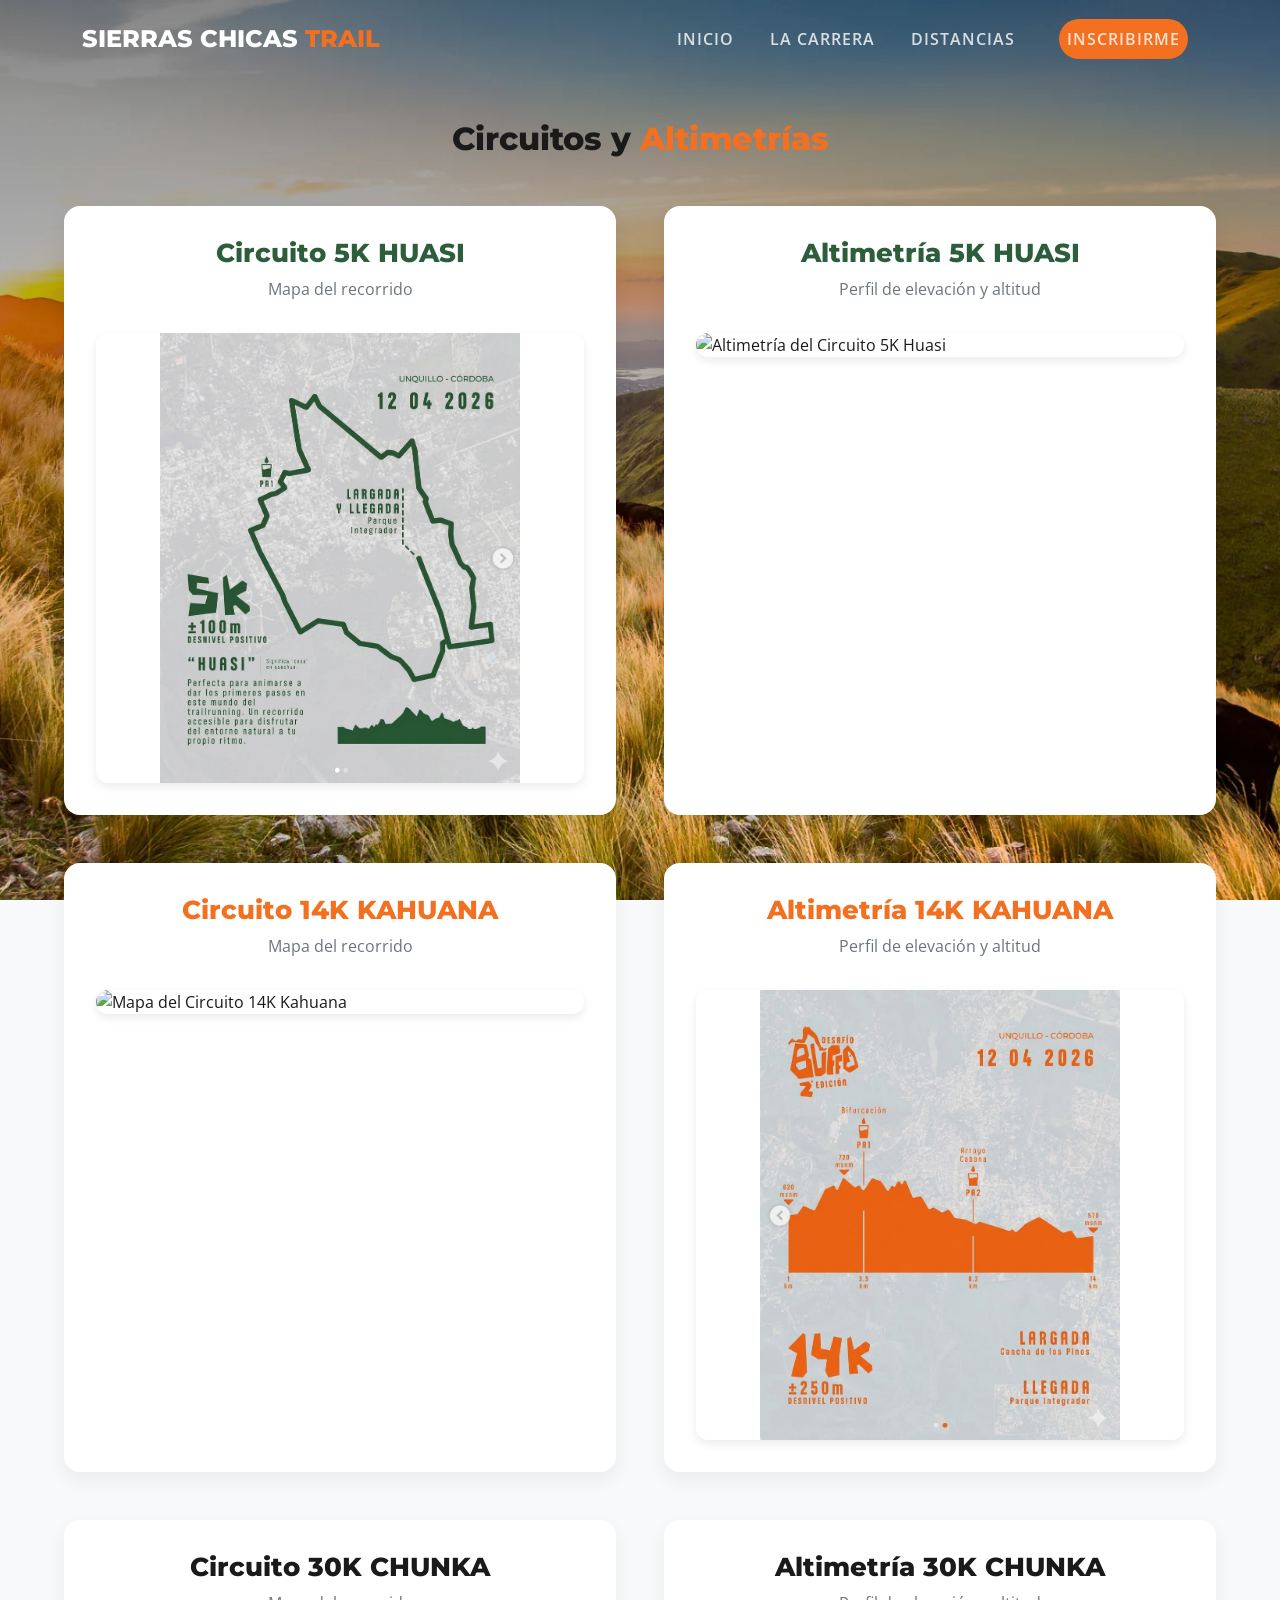
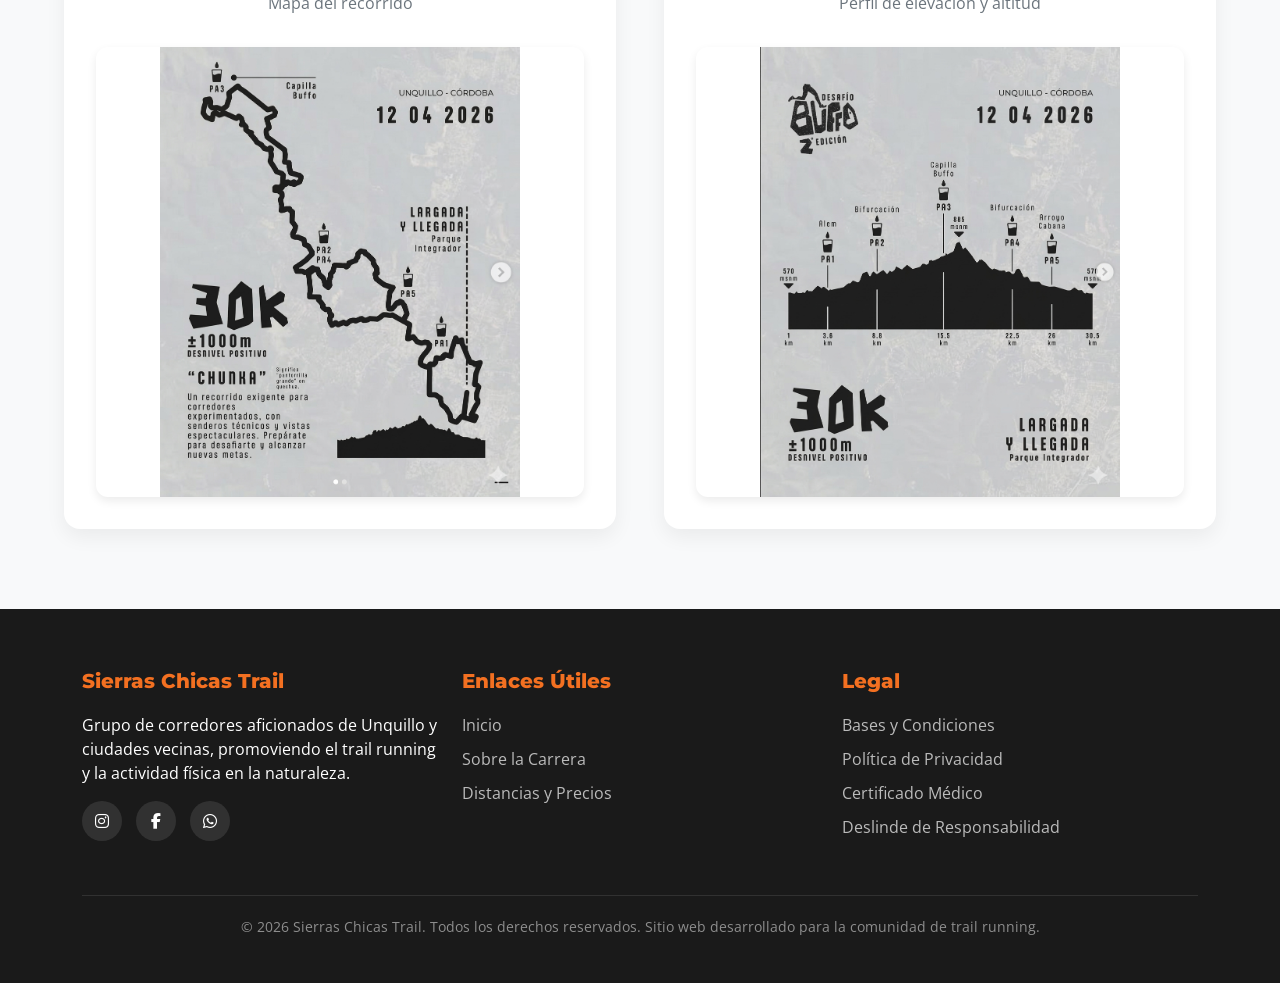
==== pages/distancias.html @ a139fe17 "Add: Agregar page de circuitos" ====
<!doctype html>
<html lang="en">
  <head>
    <meta charset="UTF-8" />
    <meta name="viewport" content="width=device-width, initial-scale=1.0" />
    <meta name="robots" content="index, follow" />
    <meta name="author" content="Juan Martin Mansilla" />
    <title>Inscripcions - Desafio Buffo 2026 - Sierras Chicas Trail</title>
    <meta
      name="description"
      content="La carrera de Trail mas desafiante de Sierras Chicas."
    />
    <!--Favicon-->
    <link
      rel="icon"
      type="image/jpeg"
      href="../assets/favicon/favicon-buffo.jpeg"
    />
    <!-- Google Fonts -->
    <link rel="preconnect" href="https://fonts.googleapis.com" />
    <link rel="preconnect" href="https://fonts.gstatic.com" crossorigin />
    <link
      href="https://fonts.googleapis.com/css2?family=Montserrat:wght@400;600;800&family=Open+Sans:wght@400;600&display=swap"
      rel="stylesheet"
    />

    <!-- Bootstrap 5 CSS -->
    <link
      href="https://cdn.jsdelivr.net/npm/bootstrap@5.3.2/dist/css/bootstrap.min.css"
      rel="stylesheet"
    />

    <!-- Font Awesome for Icons -->
    <link
      rel="stylesheet"
      href="https://cdnjs.cloudflare.com/ajax/libs/font-awesome/6.4.2/css/all.min.css"
    />
    <!-- CSS -->
    <link rel="stylesheet" href="../css/styles.css" />
  </head>
  <body class="page-circuitos">
    <!-- Navigation -->
    <nav class="navbar navbar-expand-lg fixed-top">
      <div class="container">
        <a class="navbar-brand" href="#">SIERRAS CHICAS <span>TRAIL</span></a>
        <button
          class="navbar-toggler"
          type="button"
          data-bs-toggle="collapse"
          data-bs-target="#navbarNav"
          aria-controls="navbarNav"
          aria-expanded="false"
          aria-label="Toggle navigation"
        >
          <i class="fas fa-bars text-white"></i>
        </button>
        <div class="collapse navbar-collapse" id="navbarNav">
          <ul class="navbar-nav ms-auto align-items-center">
            <li class="nav-item">
              <a class="nav-link" href="../index.html">Inicio</a>
            </li>
            <li class="nav-item">
              <a class="nav-link" href="../index.html#nosotros">La Carrera</a>
            </li>
            <li class="nav-item">
              <a class="nav-link" href="../index.html#distancias">Distancias</a>
            </li>
            <li class="nav-item mt-3 mt-lg-0 ms-lg-3">
              <a class="nav-link btn-inscribirse" href="#"
                >Inscribirme</a
              >
            </li>
          </ul>
        </div>
      </div>
    </nav>

    <!-- Main Content con CSS GRID NATIVO (Sin Bootstrap) -->
    <main class="circuitos-main">

      <div class="grid-container">
            <h2 class="section-title">Circuitos y <span>Altimetrías</span></h2>
            
            <div class="grid-circuitos">
                
                <!-- FILA 1: 5K -->
                <div class="grid-item item-5k">
                    <div class="item-header">
                        <h3>Circuito 5K HUASI</h3>
                        <p>Mapa del recorrido</p>
                    </div>
                    <img src="/images/circuito-5k.png" alt="Mapa del Circuito 5K Huasi" class="img-circuito">
                </div>
                
                <div class="grid-item item-5k">
                    <div class="item-header">
                        <h3>Altimetría 5K HUASI</h3>
                        <p>Perfil de elevación y altitud</p>
                    </div>
                    <img src="/images/altimetria-5k.png" alt="Altimetría del Circuito 5K Huasi" class="img-circuito">
                </div>

                <!-- FILA 2: 14K -->
                <div class="grid-item item-14k">
                    <div class="item-header">
                        <h3>Circuito 14K KAHUANA</h3>
                        <p>Mapa del recorrido</p>
                    </div>
                    <img src="/images/circuito-14k.png" alt="Mapa del Circuito 14K Kahuana" class="img-circuito">
                </div>
                
                <div class="grid-item item-14k">
                    <div class="item-header">
                        <h3>Altimetría 14K KAHUANA</h3>
                        <p>Perfil de elevación y altitud</p>
                    </div>
                    <img src="/images/altimetria-14k.png" alt="Altimetría del Circuito 14K Kahuana" class="img-circuito">
                </div>

                <!-- FILA 3: 30K -->
                <div class="grid-item item-30k">
                    <div class="item-header">
                        <h3>Circuito 30K CHUNKA</h3>
                        <p>Mapa del recorrido</p>
                    </div>
                    <img src="/images/circuito-30k.png" alt="Mapa del Circuito 30K Chunka" class="img-circuito">
                </div>
                
                <div class="grid-item item-30k">
                    <div class="item-header">
                        <h3>Altimetría 30K CHUNKA</h3>
                        <p>Perfil de elevación y altitud</p>
                    </div>
                    <img src="/images/altimetria-30k.png" alt="Altimetría del Circuito 30K Chunka" class="img-circuito">
                </div>

            </div>
        </div>

    </main>
   
    <!-- Footer -->
    <footer>
      <div class="container">
        <div class="row">
          <div class="col-lg-4 mb-4 mb-lg-0">
            <h5>Sierras Chicas Trail</h5>
            <p>
              Grupo de corredores aficionados de Unquillo y ciudades vecinas,
              promoviendo el trail running y la actividad física en la
              naturaleza.
            </p>
            <div class="social-links mt-3">
              <a href="https://www.instagram.com/jmartinmansilla/?hl=es-la" target="_blank" rel="nooponer noreferrer"><i class="fab fa-instagram"></i></a>
              <a href="https://www.facebook.com/Juan.Cmj" target="_blank" rel="nooponer noreferrer"><i class="fab fa-facebook-f"></i></a>
              <a href="https://wa.me/5493468645966" target="_blank" rel="noponer noreferrer"><i class="fab fa-whatsapp"></i></a>
            </div>
          </div>
          <div class="col-lg-4 mb-4 mb-lg-0">
            <h5>Enlaces Útiles</h5>
            <ul>
              <li><a href="../index.html">Inicio</a></li>
              <li><a href="../index.html#nosotros">Sobre la Carrera</a></li>
              <li><a href="../index.html#distancias">Distancias y Precios</a></li>
            </ul>
          </div>
          <div class="col-lg-4">
            <h5>Legal</h5>
            <ul>
              <li><a href="#">Bases y Condiciones</a></li>
              <li><a href="#">Política de Privacidad</a></li>
              <li><a href="/assets/pdf/certificado-medico.pdf" target="_blank" rel="noopener noreferrer">Certificado Médico</a></li>
              <li><a href="/assets/pdf/deslinde-de-responsabilidad.pdf" target="_blank" rel="noopener noreferrer">Deslinde de Responsabilidad</a></li>
            </ul>
          </div>
        </div>
        <div class="copyright">
          <p>
            &copy; 2026 Sierras Chicas Trail. Todos los derechos reservados.
            Sitio web desarrollado para la comunidad de trail running.
          </p>
        </div>
      </div>
    </footer>
    
    <!-- Bootstrap 5 JS Bundle with Popper -->
    <script src="https://cdn.jsdelivr.net/npm/bootstrap@5.3.2/dist/js/bootstrap.bundle.min.js"></script>

    <!-- Custom Script for Navbar -->
    <script>
      document.addEventListener("DOMContentLoaded", function () {
        const navbar = document.querySelector(".navbar");

        // Función para cambiar color del navbar en scroll
        window.addEventListener("scroll", function () {
          if (window.scrollY > 50) {
            navbar.classList.add("scrolled");
          } else {
            navbar.classList.remove("scrolled");
          }
        });

        // Trigger scroll check on load just in case page is refreshed midway
        if (window.scrollY > 50) {
          navbar.classList.add("scrolled");
        }
      });
    </script>
  </body>
</html>
---- css/styles.css ----
@charset "UTF-8";
/* --- VARIABLES SASS --- */
/* Reset */
* {
  margin: 0;
  padding: 0;
  box-sizing: border-box;
}

/* Estilos Base*/
body {
  font-family: "Open Sans", sans-serif;
  color: #1a1a1a;
  background-color: #f8f9fa;
  overflow-x: hidden;
}

h1,
h2,
h3,
h4,
h5,
h6 {
  font-family: "Montserrat", sans-serif;
  font-weight: 800;
}

/* --- MIXIN SASS ---
         * Este mixin reutiliza el efecto de elevación con sombra
         * que comparten las tarjetas y algunos botones.
         */
/* Navigation */
.navbar {
  transition: all 0.4s ease;
  padding: 1rem 0;
  background-color: transparent;
}
.navbar.scrolled {
  background-color: rgba(26, 26, 26, 0.95);
  box-shadow: 0 4px 15px rgba(0, 0, 0, 0.1);
  padding: 0.5rem 0;
}
.navbar .navbar-brand {
  font-family: "Montserrat", sans-serif;
  font-weight: 800;
  font-size: 1.5rem;
  color: white !important;
}
.navbar .navbar-brand span {
  color: #f37021;
}
.navbar .nav-link {
  color: rgba(255, 255, 255, 0.8) !important;
  font-weight: 600;
  text-transform: uppercase;
  letter-spacing: 1px;
  margin: 0 10px;
  transition: color 0.3s;
}
.navbar .nav-link:hover {
  color: #f37021 !important;
}
.navbar .btn-inscribirse {
  background-color: #f37021;
  color: white;
  font-weight: 600;
  border-radius: 30px;
  padding: 8px 24px;
  transition: transform 0.3s, background-color 0.3s;
}
.navbar .btn-inscribirse:hover {
  background-color: rgb(213.4615384615, 87.5, 11.5384615385);
  transform: translateY(-2px);
  color: white;
}

/* Home Section */
.home {
  height: 100vh;
  min-height: 600px;
  background: linear-gradient(rgba(0, 0, 0, 0.4), rgba(0, 0, 0, 0.7)), url(/images/fondo1.jpg) no-repeat center center;
  background-size: cover;
  background-attachment: fixed;
  display: flex;
  align-items: center;
  position: relative;
}
.home .home-content {
  text-align: center;
  color: white;
  margin-top: 50px;
}
.home .home-content h1 {
  font-size: 4.5rem;
  text-transform: uppercase;
  text-shadow: 2px 2px 4px rgba(0, 0, 0, 0.5);
  margin-bottom: 20px;
}
@media (max-width: 768px) {
  .home .home-content h1 {
    font-size: 3rem;
  }
}
.home .home-content .date-location {
  font-size: 1.5rem;
  font-weight: 600;
  margin-bottom: 30px;
}
.home .home-content .date-location i {
  color: #f37021;
  margin-right: 10px;
}
.home .home-content .btn-hero {
  background-color: #f37021;
  color: white;
  font-size: 1.2rem;
  font-weight: 800;
  padding: 15px 40px;
  border-radius: 50px;
  text-transform: uppercase;
  letter-spacing: 2px;
  transition: all 0.3s;
  border: none;
  box-shadow: 0 5px 15px rgba(243, 112, 33, 0.4);
}
.home .home-content .btn-hero:hover {
  background-color: rgb(213.4615384615, 87.5, 11.5384615385);
  transform: scale(1.05);
  box-shadow: 0 8px 20px rgba(243, 112, 33, 0.6);
}

/* About Section */
.about-section {
  padding: 100px 0;
  background-color: white;
}
.about-section .section-title {
  color: #2c5e3b;
  margin-bottom: 30px;
  text-transform: uppercase;
}
.about-section .feature-box {
  text-align: center;
  padding: 30px;
  margin-top: 30px;
}
.about-section .feature-box i {
  font-size: 3rem;
  color: #2c5e3b;
  margin-bottom: 20px;
}
.about-section .feature-box h4 {
  font-weight: 600;
  margin-bottom: 15px;
}

/* Distances Section */
.distances-section {
  padding: 100px 0;
  background-color: #f8f9fa;
}
.distances-section .section-title {
  text-align: center;
  margin-bottom: 60px;
  color: #1a1a1a;
}
.distances-section .section-title span {
  color: #f37021;
}
.distances-section .card-distance {
  border: none;
  border-radius: 15px;
  overflow: hidden;
  box-shadow: 0 10px 30px rgba(0, 0, 0, 0.08);
  height: 100%;
  /* Aplicación del Mixin SASS */
  transition: transform 0.3s ease, box-shadow 0.3s ease;
}
.distances-section .card-distance:hover {
  transform: translateY(-10px);
  box-shadow: 0 15px 40px rgba(0, 0, 0, 0.15);
}
.distances-section .card-distance .card-header {
  background-color: #2c5e3b;
  color: white;
  text-align: center;
  padding: 20px;
  border-bottom: none;
}
.distances-section .card-distance .card-header h3 {
  margin: 0;
  font-size: 2rem;
  letter-spacing: 2px;
}
.distances-section .card-distance .card-body {
  padding: 30px;
  text-align: center;
}
.distances-section .card-distance .card-body .price {
  font-size: 2.5rem;
  font-weight: 800;
  color: #1a1a1a;
  margin-bottom: 5px;
}
.distances-section .card-distance .card-body .payments {
  color: #6c757d;
  font-size: 0.9rem;
  margin-bottom: 20px;
  font-weight: 600;
}
.distances-section .card-distance .card-body .info-list {
  list-style: none;
  padding: 0;
  margin-bottom: 30px;
}
.distances-section .card-distance .card-body .info-list li {
  padding: 10px 0;
  border-bottom: 1px solid #eee;
  font-size: 1.1rem;
}
.distances-section .card-distance .card-body .info-list li i {
  color: #f37021;
  width: 25px;
}
.distances-section .card-distance .card-body .info-list li:last-child {
  border-bottom: none;
}
.distances-section .card-distance .card-body .btn-card {
  width: 100%;
  border: 2px solid #2c5e3b;
  color: #2c5e3b;
  font-weight: 600;
  border-radius: 30px;
  padding: 10px;
  transition: all 0.3s;
}
.distances-section .card-distance .card-body .btn-card:hover {
  background-color: #2c5e3b;
  color: white;
}

/* Inscripción Section */
.cta-section {
  padding: 80px 0;
  background-color: #2c5e3b;
  color: white;
  text-align: center;
}
.cta-section h2 {
  margin-bottom: 20px;
}
.cta-section p {
  font-size: 1.2rem;
  margin-bottom: 30px;
  opacity: 0.9;
}
.cta-section .btn-cta {
  background-color: #f8f9fa;
  color: #2c5e3b;
  font-size: 1.2rem;
  font-weight: 800;
  padding: 15px 40px;
  border-radius: 50px;
  text-decoration: none;
  display: inline-block;
  /* Aplicación del Mixin SASS */
  transition: transform 0.3s ease, box-shadow 0.3s ease;
}
.cta-section .btn-cta:hover {
  transform: scale(1.05);
  box-shadow: 0 5px 15px rgba(0, 0, 0, 0.3);
}

/* Footer */
footer {
  background-color: #1a1a1a;
  color: white;
  padding: 60px 0 30px;
}
footer h5 {
  color: #f37021;
  margin-bottom: 20px;
}
footer ul {
  list-style: none;
  padding: 0;
}
footer ul li {
  margin-bottom: 10px;
}
footer ul li a {
  color: rgba(255, 255, 255, 0.7);
  text-decoration: none;
  transition: color 0.3s;
}
footer ul li a:hover {
  color: #f37021;
}
footer .social-links a {
  display: inline-block;
  width: 40px;
  height: 40px;
  background-color: rgba(255, 255, 255, 0.1);
  color: white;
  border-radius: 50%;
  text-align: center;
  line-height: 40px;
  margin-right: 10px;
  transition: all 0.3s;
}
footer .social-links a:hover {
  background-color: #f37021;
  transform: translateY(-3px);
}
footer .copyright {
  margin-top: 40px;
  padding-top: 20px;
  border-top: 1px solid rgba(255, 255, 255, 0.1);
  text-align: center;
  color: rgba(255, 255, 255, 0.5);
  font-size: 0.9rem;
}

body.layout-flex {
  display: flex;
  flex-direction: column;
}
body.layout-flex .coming-soon-section {
  /* 1. Ocupa exactamente toda la pantalla visible (100vh), forzando el footer a quedar abajo (requiere scroll) */
  min-height: 100vh;
  width: 100%;
  /* 2. Flexbox para centrar el texto sobre la montaña (sin Bootstrap) */
  display: flex;
  justify-content: center;
  align-items: center;
  /* 3. Imagen de fondo con gradiente para mejorar la lectura */
  background: linear-gradient(rgba(0, 0, 0, 0.4), rgba(0, 0, 0, 0.7)), url(/images/fondo3.jpg) no-repeat center center;
  background-size: cover;
  /* Compensamos el espacio del Navbar fijo superior */
  padding: 100px 20px 40px;
  text-align: center;
}
body.layout-flex .coming-soon-section .coming-soon-content {
  max-width: 900px;
}
body.layout-flex .coming-soon-section .coming-soon-title {
  color: white;
  text-transform: uppercase;
  letter-spacing: 3px;
  text-shadow: 0 4px 15px rgba(0, 0, 0, 0.5);
  margin: 0;
  line-height: 1.3;
  font-size: 3.5rem; /* Tamaño Escritorio */
}
body.layout-flex {
  /* MEDIA QUERIES PARA RESPONSIVIDAD (SASS PURO) */
  /* Dispositivos Medianos (Tablets y Desktop pequeños) */
}
@media (max-width: 992px) {
  body.layout-flex .coming-soon-section .coming-soon-title {
    font-size: 2.8rem;
    letter-spacing: 2px;
  }
}
body.layout-flex {
  /* Dispositivos Pequeños (Tablets verticales y Móviles Horizontales) */
}
@media (max-width: 768px) {
  body.layout-flex .coming-soon-section .coming-soon-title {
    font-size: 2.2rem;
  }
}
body.layout-flex {
  /* Dispositivos Extra Pequeños (Smartphones Verticales) */
}
@media (max-width: 576px) {
  body.layout-flex .coming-soon-section .coming-soon-title {
    font-size: 1.8rem;
    letter-spacing: 1px;
  }
}

/* =================================================================
   NUEVA SECCIÓN: CIRCUITOS Y ALTIMETRÍAS (circuitos.html)
   Utiliza CSS Grid nativo.
   ================================================================= */
.page-circuitos {
  display: flex;
  flex-direction: column;
  min-height: 100vh;
  background-image: url("/images/fondo6.jpg");
  background-size: cover;
  background-position: top center;
  background-attachment: fixed;
  background-repeat: no-repeat;
}
.page-circuitos .circuitos-main {
  flex-grow: 1; /* Mantiene el footer abajo si hay poco contenido */
}
.page-circuitos .grid-container {
  padding: 120px 5% 80px; /* Padding superior para el Navbar fixed */
  max-width: 1400px;
  margin: 0 auto;
  width: 100%;
}
.page-circuitos .grid-container .section-title {
  text-align: center;
  color: #1a1a1a;
  margin-bottom: 3rem;
}
.page-circuitos .grid-container .section-title span {
  color: #f37021;
}
.page-circuitos {
  /* CSS GRID NATIVO */
}
.page-circuitos .grid-circuitos {
  display: grid;
  grid-template-columns: repeat(2, 1fr); /* 2 Columnas idénticas */
  gap: 3rem; /* Separación de filas y columnas */
}
.page-circuitos .grid-circuitos .grid-item {
  /* Estilos directos de la tarjeta (sin Mixin) */
  background-color: white;
  border-radius: 16px;
  box-shadow: 0 8px 20px rgba(0, 0, 0, 0.06);
  padding: 2rem;
  display: flex;
  flex-direction: column;
  transition: transform 0.3s ease, box-shadow 0.3s ease;
}
.page-circuitos .grid-circuitos .grid-item:hover {
  transform: translateY(-5px);
  box-shadow: 0 12px 25px rgba(0, 0, 0, 0.12);
}
.page-circuitos .grid-circuitos .grid-item .item-header {
  text-align: center;
  margin-bottom: 1rem;
}
.page-circuitos .grid-circuitos .grid-item .item-header h3 {
  font-size: 1.6rem;
  margin-bottom: 0.5rem;
}
.page-circuitos .grid-circuitos .grid-item .item-header p {
  color: #6c757d;
  margin: 0;
}
.page-circuitos .grid-circuitos .grid-item .img-circuito {
  /* Estilos directos de la imagen responsiva (sin Mixin) */
  width: 100%;
  height: auto;
  max-height: 450px;
  object-fit: contain; /* Evita que las imágenes se estiren si tienen distintas proporciones */
  border-radius: 12px;
  box-shadow: 0 4px 10px rgba(0, 0, 0, 0.08);
  transition: transform 0.3s ease;
  margin-top: 1rem;
}
.page-circuitos .grid-circuitos .grid-item .img-circuito:hover {
  transform: scale(1.02);
}
.page-circuitos .grid-circuitos .grid-item {
  /* Colores temáticos por distancia */
}
.page-circuitos .grid-circuitos .grid-item.item-5k h3 {
  color: #2c5e3b;
}
.page-circuitos .grid-circuitos .grid-item.item-14k h3 {
  color: #f37021;
}
.page-circuitos .grid-circuitos .grid-item.item-30k h3 {
  color: #1a1a1a;
}
.page-circuitos {
  /* MEDIA QUERIES PARA LA CUADRÍCULA (Grid Responsivo) */
}
@media (max-width: 992px) {
  .page-circuitos .grid-circuitos {
    gap: 2rem;
  }
}
@media (max-width: 768px) {
  .page-circuitos .grid-circuitos {
    /* En móviles pasamos a 1 sola columna vertical */
    grid-template-columns: 1fr;
    gap: 2rem;
  }
}

/*# sourceMappingURL=styles.css.map */
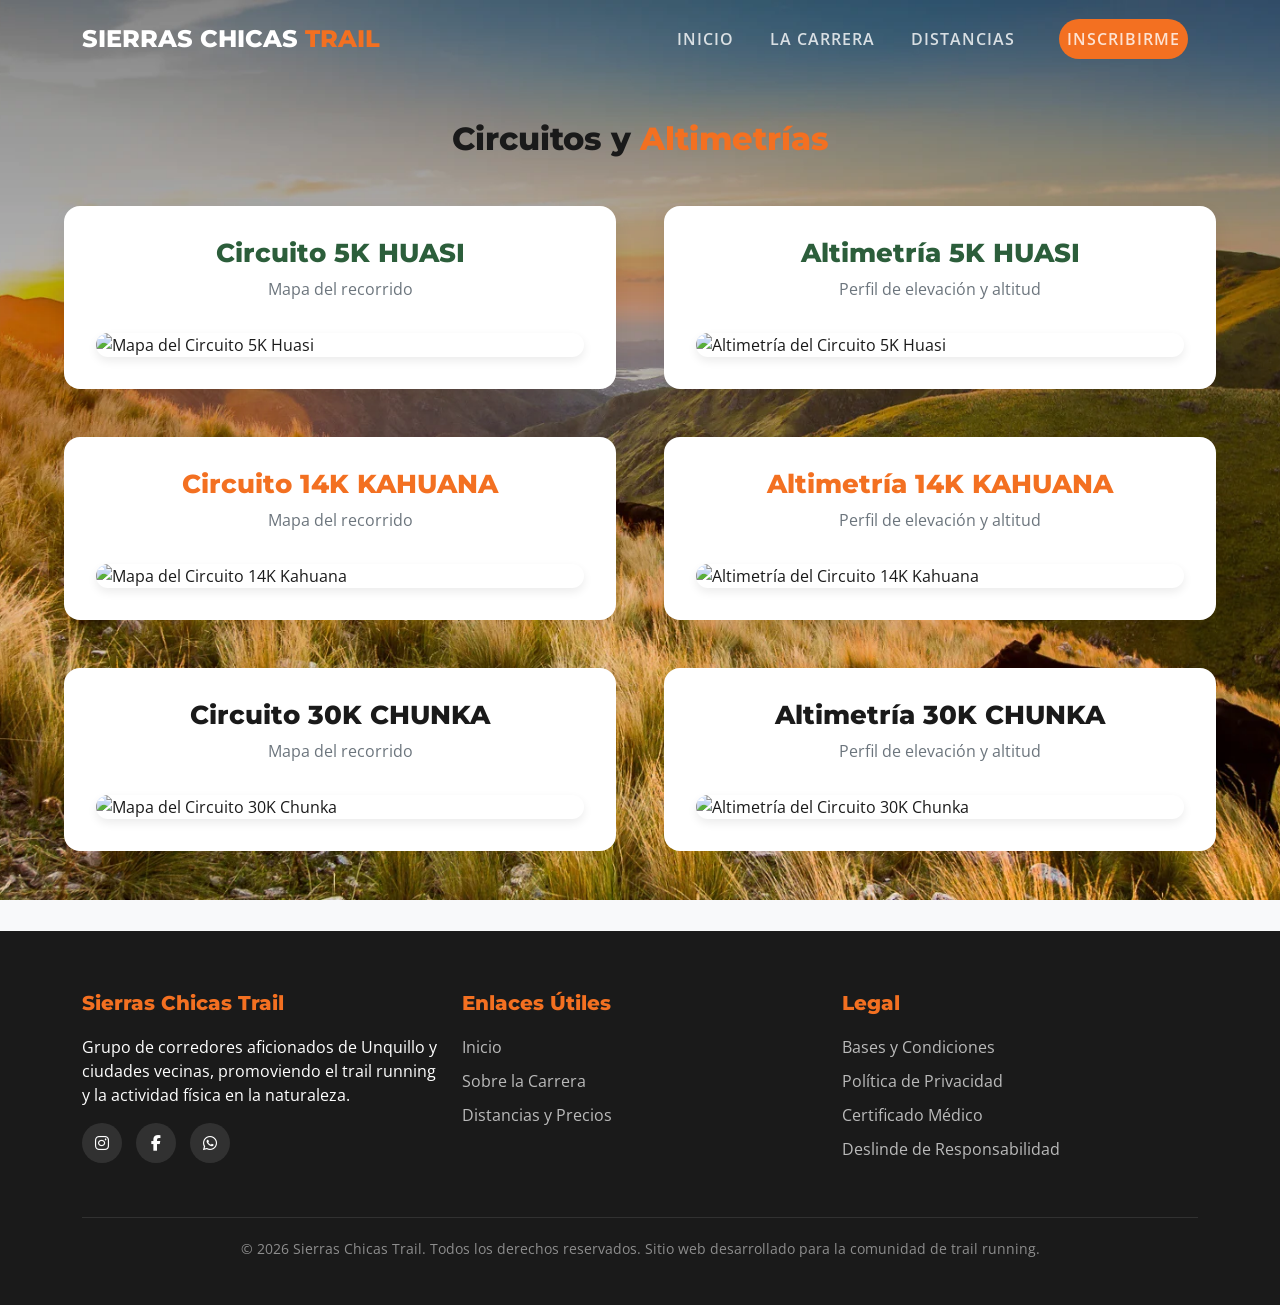
==== commit 591f8f4e: "Modified: Corregir ultimos detalles" ====
--- a/pages/distancias.html
+++ b/pages/distancias.html
@@ -66,79 +66,97 @@
               <a class="nav-link" href="../index.html#distancias">Distancias</a>
             </li>
             <li class="nav-item mt-3 mt-lg-0 ms-lg-3">
-              <a class="nav-link btn-inscribirse" href="#"
-                >Inscribirme</a
-              >
+              <a class="nav-link btn-inscribirse" href="#">Inscribirme</a>
             </li>
           </ul>
         </div>
       </div>
     </nav>
 
-    <!-- Main Content con CSS GRID NATIVO (Sin Bootstrap) -->
+    <!-- Seccion Circuito -->
     <main class="circuitos-main">
-
       <div class="grid-container">
-            <h2 class="section-title">Circuitos y <span>Altimetrías</span></h2>
-            
-            <div class="grid-circuitos">
-                
-                <!-- FILA 1: 5K -->
-                <div class="grid-item item-5k">
-                    <div class="item-header">
-                        <h3>Circuito 5K HUASI</h3>
-                        <p>Mapa del recorrido</p>
-                    </div>
-                    <img src="/images/circuito-5k.png" alt="Mapa del Circuito 5K Huasi" class="img-circuito">
-                </div>
-                
-                <div class="grid-item item-5k">
-                    <div class="item-header">
-                        <h3>Altimetría 5K HUASI</h3>
-                        <p>Perfil de elevación y altitud</p>
-                    </div>
-                    <img src="/images/altimetria-5k.png" alt="Altimetría del Circuito 5K Huasi" class="img-circuito">
-                </div>
-
-                <!-- FILA 2: 14K -->
-                <div class="grid-item item-14k">
-                    <div class="item-header">
-                        <h3>Circuito 14K KAHUANA</h3>
-                        <p>Mapa del recorrido</p>
-                    </div>
-                    <img src="/images/circuito-14k.png" alt="Mapa del Circuito 14K Kahuana" class="img-circuito">
-                </div>
-                
-                <div class="grid-item item-14k">
-                    <div class="item-header">
-                        <h3>Altimetría 14K KAHUANA</h3>
-                        <p>Perfil de elevación y altitud</p>
-                    </div>
-                    <img src="/images/altimetria-14k.png" alt="Altimetría del Circuito 14K Kahuana" class="img-circuito">
-                </div>
-
-                <!-- FILA 3: 30K -->
-                <div class="grid-item item-30k">
-                    <div class="item-header">
-                        <h3>Circuito 30K CHUNKA</h3>
-                        <p>Mapa del recorrido</p>
-                    </div>
-                    <img src="/images/circuito-30k.png" alt="Mapa del Circuito 30K Chunka" class="img-circuito">
-                </div>
-                
-                <div class="grid-item item-30k">
-                    <div class="item-header">
-                        <h3>Altimetría 30K CHUNKA</h3>
-                        <p>Perfil de elevación y altitud</p>
-                    </div>
-                    <img src="/images/altimetria-30k.png" alt="Altimetría del Circuito 30K Chunka" class="img-circuito">
-                </div>
-
-            </div>
-        </div>
-
+        <h2 class="section-title">Circuitos y <span>Altimetrías</span></h2>
+
+        <div class="grid-circuitos">
+          <!-- FILA 1: 5K -->
+          <div class="grid-item item-5k" id="5k">
+            <div class="item-header">
+              <h3>Circuito 5K HUASI</h3>
+              <p>Mapa del recorrido</p>
+            </div>
+            <img
+              src="./images/circuito-5k.png"
+              alt="Mapa del Circuito 5K Huasi"
+              class="img-circuito"
+            />
+          </div>
+
+          <div class="grid-item item-5k">
+            <div class="item-header">
+              <h3>Altimetría 5K HUASI</h3>
+              <p>Perfil de elevación y altitud</p>
+            </div>
+            <img
+              src="./images/altimetria-5k.png"
+              alt="Altimetría del Circuito 5K Huasi"
+              class="img-circuito"
+            />
+          </div>
+
+          <!-- FILA 2: 14K -->
+          <div class="grid-item item-14k" id="14k">
+            <div class="item-header">
+              <h3>Circuito 14K KAHUANA</h3>
+              <p>Mapa del recorrido</p>
+            </div>
+            <img
+              src="./images/circuito-14k.png"
+              alt="Mapa del Circuito 14K Kahuana"
+              class="img-circuito"
+            />
+          </div>
+
+          <div class="grid-item item-14k">
+            <div class="item-header">
+              <h3>Altimetría 14K KAHUANA</h3>
+              <p>Perfil de elevación y altitud</p>
+            </div>
+            <img
+              src="./images/altimetria-14k.png"
+              alt="Altimetría del Circuito 14K Kahuana"
+              class="img-circuito"
+            />
+          </div>
+
+          <!-- FILA 3: 30K -->
+          <div class="grid-item item-30k" id="30k">
+            <div class="item-header">
+              <h3>Circuito 30K CHUNKA</h3>
+              <p>Mapa del recorrido</p>
+            </div>
+            <img
+              src="./images/circuito-30k.png"
+              alt="Mapa del Circuito 30K Chunka"
+              class="img-circuito"
+            />
+          </div>
+
+          <div class="grid-item item-30k">
+            <div class="item-header">
+              <h3>Altimetría 30K CHUNKA</h3>
+              <p>Perfil de elevación y altitud</p>
+            </div>
+            <img
+              src="./images/altimetria-30k.png"
+              alt="Altimetría del Circuito 30K Chunka"
+              class="img-circuito"
+            />
+          </div>
+        </div>
+      </div>
     </main>
-   
+
     <!-- Footer -->
     <footer>
       <div class="container">
@@ -151,9 +169,24 @@
               naturaleza.
             </p>
             <div class="social-links mt-3">
-              <a href="https://www.instagram.com/jmartinmansilla/?hl=es-la" target="_blank" rel="nooponer noreferrer"><i class="fab fa-instagram"></i></a>
-              <a href="https://www.facebook.com/Juan.Cmj" target="_blank" rel="nooponer noreferrer"><i class="fab fa-facebook-f"></i></a>
-              <a href="https://wa.me/5493468645966" target="_blank" rel="noponer noreferrer"><i class="fab fa-whatsapp"></i></a>
+              <a
+                href="https://www.instagram.com/jmartinmansilla/?hl=es-la"
+                target="_blank"
+                rel="nooponer noreferrer"
+                ><i class="fab fa-instagram"></i
+              ></a>
+              <a
+                href="https://www.facebook.com/Juan.Cmj"
+                target="_blank"
+                rel="nooponer noreferrer"
+                ><i class="fab fa-facebook-f"></i
+              ></a>
+              <a
+                href="https://wa.me/5493468645966"
+                target="_blank"
+                rel="noponer noreferrer"
+                ><i class="fab fa-whatsapp"></i
+              ></a>
             </div>
           </div>
           <div class="col-lg-4 mb-4 mb-lg-0">
@@ -161,7 +194,9 @@
             <ul>
               <li><a href="../index.html">Inicio</a></li>
               <li><a href="../index.html#nosotros">Sobre la Carrera</a></li>
-              <li><a href="../index.html#distancias">Distancias y Precios</a></li>
+              <li>
+                <a href="../index.html#distancias">Distancias y Precios</a>
+              </li>
             </ul>
           </div>
           <div class="col-lg-4">
@@ -169,8 +204,22 @@
             <ul>
               <li><a href="#">Bases y Condiciones</a></li>
               <li><a href="#">Política de Privacidad</a></li>
-              <li><a href="/assets/pdf/certificado-medico.pdf" target="_blank" rel="noopener noreferrer">Certificado Médico</a></li>
-              <li><a href="/assets/pdf/deslinde-de-responsabilidad.pdf" target="_blank" rel="noopener noreferrer">Deslinde de Responsabilidad</a></li>
+              <li>
+                <a
+                  href="/assets/pdf/certificado-medico.pdf"
+                  target="_blank"
+                  rel="noopener noreferrer"
+                  >Certificado Médico</a
+                >
+              </li>
+              <li>
+                <a
+                  href="/assets/pdf/deslinde-de-responsabilidad.pdf"
+                  target="_blank"
+                  rel="noopener noreferrer"
+                  >Deslinde de Responsabilidad</a
+                >
+              </li>
             </ul>
           </div>
         </div>
@@ -182,8 +231,8 @@
         </div>
       </div>
     </footer>
-    
-    <!-- Bootstrap 5 JS Bundle with Popper -->
+
+    <!-- Bootstrap 5 -->
     <script src="https://cdn.jsdelivr.net/npm/bootstrap@5.3.2/dist/js/bootstrap.bundle.min.js"></script>
 
     <!-- Custom Script for Navbar -->
@@ -207,4 +256,4 @@
       });
     </script>
   </body>
-</html>+</html>
--- a/css/styles.css
+++ b/css/styles.css
@@ -78,7 +78,7 @@
 .home {
   height: 100vh;
   min-height: 600px;
-  background: linear-gradient(rgba(0, 0, 0, 0.4), rgba(0, 0, 0, 0.7)), url(/images/fondo1.jpg) no-repeat center center;
+  background: linear-gradient(rgba(0, 0, 0, 0.4), rgba(0, 0, 0, 0.7)), url(../images/fondo1.jpg) no-repeat center center;
   background-size: cover;
   background-attachment: fixed;
   display: flex;
@@ -326,17 +326,13 @@
   flex-direction: column;
 }
 body.layout-flex .coming-soon-section {
-  /* 1. Ocupa exactamente toda la pantalla visible (100vh), forzando el footer a quedar abajo (requiere scroll) */
   min-height: 100vh;
   width: 100%;
-  /* 2. Flexbox para centrar el texto sobre la montaña (sin Bootstrap) */
   display: flex;
   justify-content: center;
   align-items: center;
-  /* 3. Imagen de fondo con gradiente para mejorar la lectura */
-  background: linear-gradient(rgba(0, 0, 0, 0.4), rgba(0, 0, 0, 0.7)), url(/images/fondo3.jpg) no-repeat center center;
+  background: linear-gradient(rgba(0, 0, 0, 0.4), rgba(0, 0, 0, 0.7)), url(../images/fondo3.jpg) no-repeat center center;
   background-size: cover;
-  /* Compensamos el espacio del Navbar fijo superior */
   padding: 100px 20px 40px;
   text-align: center;
 }
@@ -350,11 +346,11 @@
   text-shadow: 0 4px 15px rgba(0, 0, 0, 0.5);
   margin: 0;
   line-height: 1.3;
-  font-size: 3.5rem; /* Tamaño Escritorio */
+  font-size: 3.5rem;
 }
 body.layout-flex {
-  /* MEDIA QUERIES PARA RESPONSIVIDAD (SASS PURO) */
-  /* Dispositivos Medianos (Tablets y Desktop pequeños) */
+  /* MEDIA QUERIES PARA RESPONSIVIDAD */
+  /* Dispositivos Medianos  */
 }
 @media (max-width: 992px) {
   body.layout-flex .coming-soon-section .coming-soon-title {
@@ -363,7 +359,7 @@
   }
 }
 body.layout-flex {
-  /* Dispositivos Pequeños (Tablets verticales y Móviles Horizontales) */
+  /* Dispositivos Pequeños */
 }
 @media (max-width: 768px) {
   body.layout-flex .coming-soon-section .coming-soon-title {
@@ -371,7 +367,7 @@
   }
 }
 body.layout-flex {
-  /* Dispositivos Extra Pequeños (Smartphones Verticales) */
+  /* Dispositivos Extra Pequeños */
 }
 @media (max-width: 576px) {
   body.layout-flex .coming-soon-section .coming-soon-title {
@@ -380,25 +376,21 @@
   }
 }
 
-/* =================================================================
-   NUEVA SECCIÓN: CIRCUITOS Y ALTIMETRÍAS (circuitos.html)
-   Utiliza CSS Grid nativo.
-   ================================================================= */
 .page-circuitos {
   display: flex;
   flex-direction: column;
   min-height: 100vh;
-  background-image: url("/images/fondo6.jpg");
+  background-image: url("../images/fondo6.jpg");
   background-size: cover;
   background-position: top center;
   background-attachment: fixed;
   background-repeat: no-repeat;
 }
 .page-circuitos .circuitos-main {
-  flex-grow: 1; /* Mantiene el footer abajo si hay poco contenido */
+  flex-grow: 1;
 }
 .page-circuitos .grid-container {
-  padding: 120px 5% 80px; /* Padding superior para el Navbar fixed */
+  padding: 120px 5% 80px;
   max-width: 1400px;
   margin: 0 auto;
   width: 100%;
@@ -411,16 +403,12 @@
 .page-circuitos .grid-container .section-title span {
   color: #f37021;
 }
-.page-circuitos {
-  /* CSS GRID NATIVO */
-}
 .page-circuitos .grid-circuitos {
   display: grid;
-  grid-template-columns: repeat(2, 1fr); /* 2 Columnas idénticas */
-  gap: 3rem; /* Separación de filas y columnas */
+  grid-template-columns: repeat(2, 1fr);
+  gap: 3rem;
 }
 .page-circuitos .grid-circuitos .grid-item {
-  /* Estilos directos de la tarjeta (sin Mixin) */
   background-color: white;
   border-radius: 16px;
   box-shadow: 0 8px 20px rgba(0, 0, 0, 0.06);
@@ -446,11 +434,10 @@
   margin: 0;
 }
 .page-circuitos .grid-circuitos .grid-item .img-circuito {
-  /* Estilos directos de la imagen responsiva (sin Mixin) */
   width: 100%;
   height: auto;
   max-height: 450px;
-  object-fit: contain; /* Evita que las imágenes se estiren si tienen distintas proporciones */
+  object-fit: contain;
   border-radius: 12px;
   box-shadow: 0 4px 10px rgba(0, 0, 0, 0.08);
   transition: transform 0.3s ease;
@@ -459,9 +446,6 @@
 .page-circuitos .grid-circuitos .grid-item .img-circuito:hover {
   transform: scale(1.02);
 }
-.page-circuitos .grid-circuitos .grid-item {
-  /* Colores temáticos por distancia */
-}
 .page-circuitos .grid-circuitos .grid-item.item-5k h3 {
   color: #2c5e3b;
 }
@@ -472,7 +456,7 @@
   color: #1a1a1a;
 }
 .page-circuitos {
-  /* MEDIA QUERIES PARA LA CUADRÍCULA (Grid Responsivo) */
+  /* MEDIA QUERIES PARA GRID */
 }
 @media (max-width: 992px) {
   .page-circuitos .grid-circuitos {
@@ -481,7 +465,6 @@
 }
 @media (max-width: 768px) {
   .page-circuitos .grid-circuitos {
-    /* En móviles pasamos a 1 sola columna vertical */
     grid-template-columns: 1fr;
     gap: 2rem;
   }
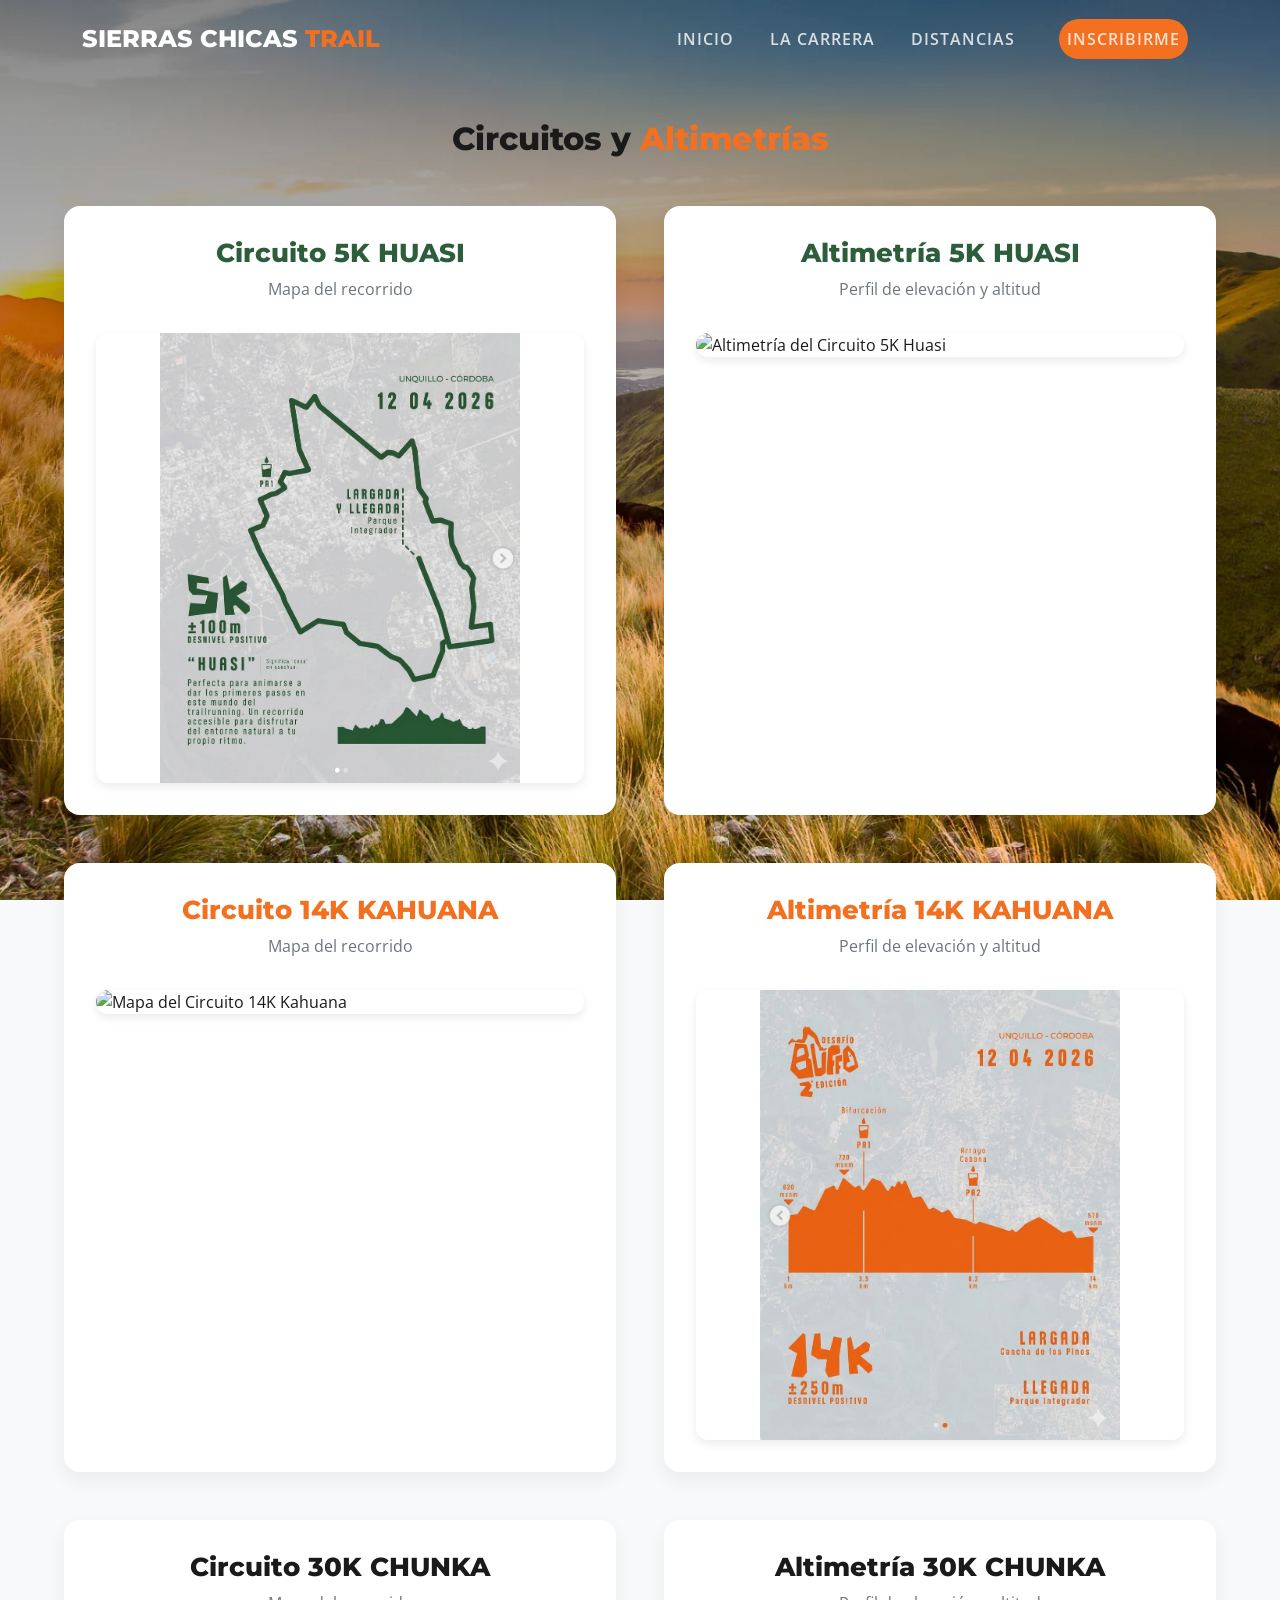
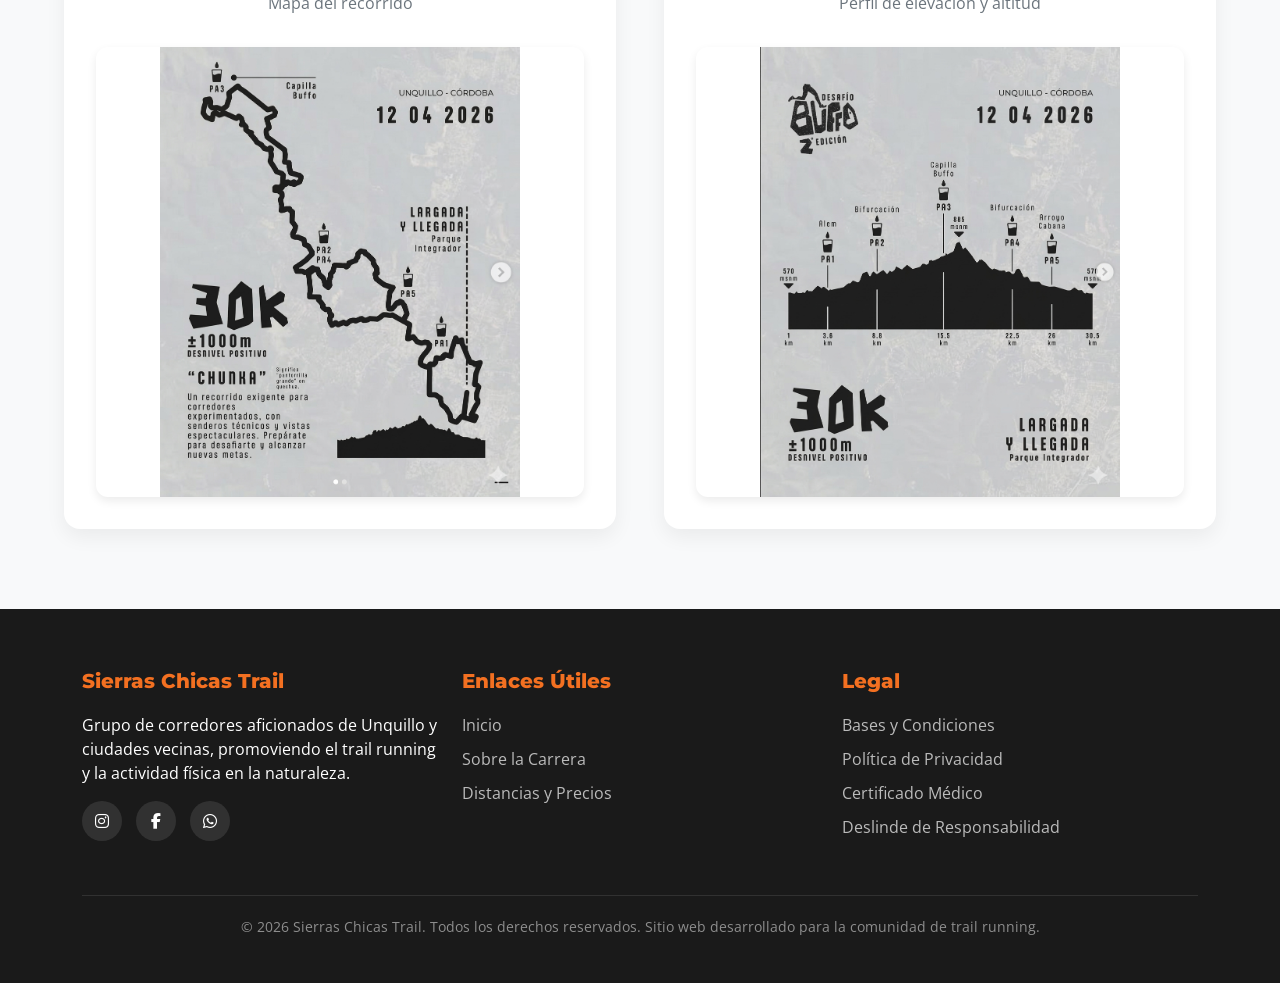
==== commit 4f6ee3bb: "Modified: Ultimo detalle" ====
--- a/pages/distancias.html
+++ b/pages/distancias.html
@@ -86,7 +86,7 @@
               <p>Mapa del recorrido</p>
             </div>
             <img
-              src="./images/circuito-5k.png"
+              src="../images/circuito-5k.png"
               alt="Mapa del Circuito 5K Huasi"
               class="img-circuito"
             />
@@ -98,7 +98,7 @@
               <p>Perfil de elevación y altitud</p>
             </div>
             <img
-              src="./images/altimetria-5k.png"
+              src="../images/altimetria-5k.png"
               alt="Altimetría del Circuito 5K Huasi"
               class="img-circuito"
             />
@@ -111,7 +111,7 @@
               <p>Mapa del recorrido</p>
             </div>
             <img
-              src="./images/circuito-14k.png"
+              src="../images/circuito-14k.png"
               alt="Mapa del Circuito 14K Kahuana"
               class="img-circuito"
             />
@@ -123,7 +123,7 @@
               <p>Perfil de elevación y altitud</p>
             </div>
             <img
-              src="./images/altimetria-14k.png"
+              src="../images/altimetria-14k.png"
               alt="Altimetría del Circuito 14K Kahuana"
               class="img-circuito"
             />
@@ -136,7 +136,7 @@
               <p>Mapa del recorrido</p>
             </div>
             <img
-              src="./images/circuito-30k.png"
+              src="../images/circuito-30k.png"
               alt="Mapa del Circuito 30K Chunka"
               class="img-circuito"
             />
@@ -148,7 +148,7 @@
               <p>Perfil de elevación y altitud</p>
             </div>
             <img
-              src="./images/altimetria-30k.png"
+              src="../images/altimetria-30k.png"
               alt="Altimetría del Circuito 30K Chunka"
               class="img-circuito"
             />
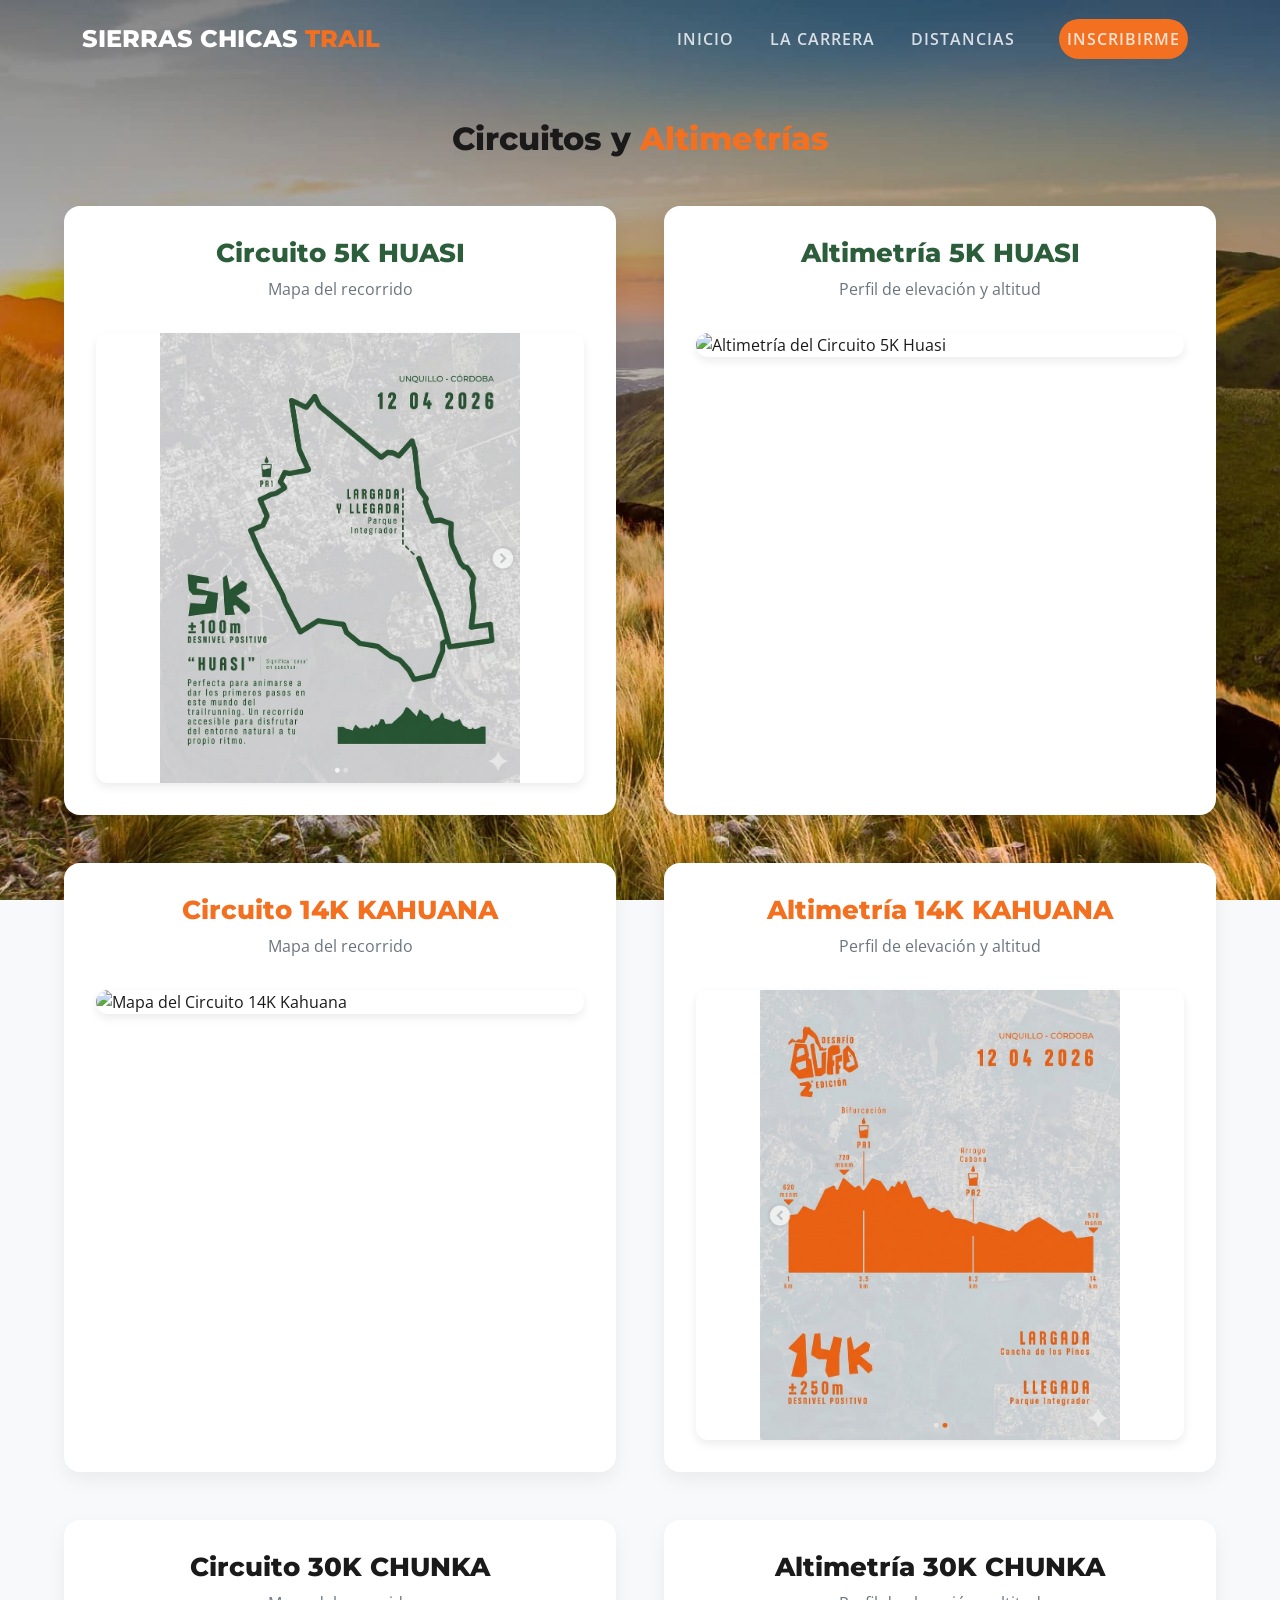
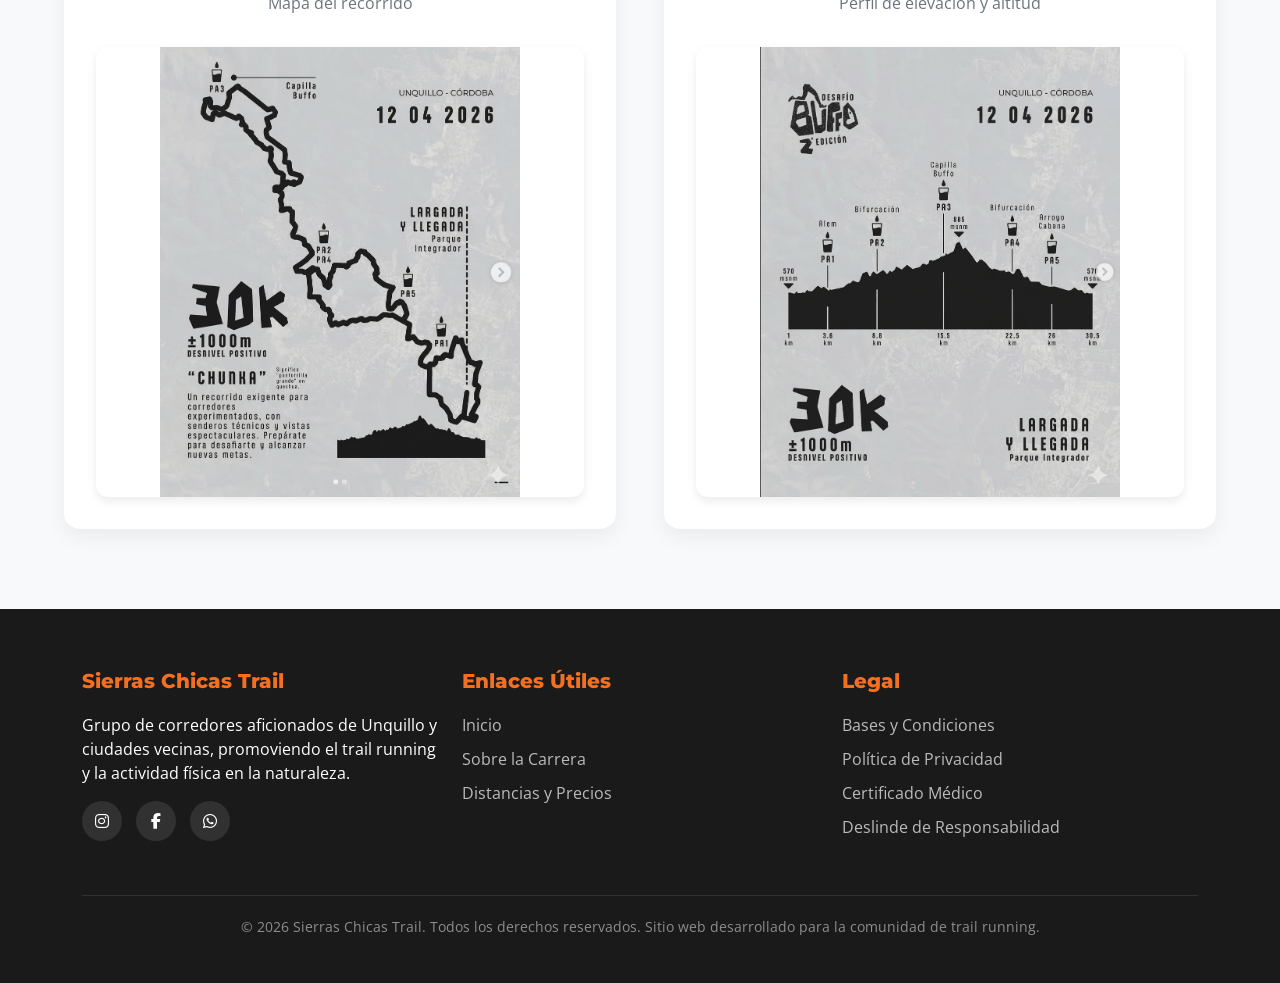
==== commit f78f1c0d: "Modified+Add: Mejorar SEO" ====
--- a/pages/distancias.html
+++ b/pages/distancias.html
@@ -5,10 +5,10 @@
     <meta name="viewport" content="width=device-width, initial-scale=1.0" />
     <meta name="robots" content="index, follow" />
     <meta name="author" content="Juan Martin Mansilla" />
-    <title>Inscripcions - Desafio Buffo 2026 - Sierras Chicas Trail</title>
+    <title>Carrera de Trail Running en Unquillo | Desafio Buffo</title>
     <meta
       name="description"
-      content="La carrera de Trail mas desafiante de Sierras Chicas."
+      content="Inscríbete en la mejor carrera de trail running. Desafía tus límites en nuestros circuitos de 10k, 21k y 42k. ¡Asegura tu lugar hoy!"
     />
     <!--Favicon-->
     <link
@@ -206,7 +206,7 @@
               <li><a href="#">Política de Privacidad</a></li>
               <li>
                 <a
-                  href="/assets/pdf/certificado-medico.pdf"
+                  href="../assets/pdf/certificado-medico.pdf"
                   target="_blank"
                   rel="noopener noreferrer"
                   >Certificado Médico</a
@@ -214,7 +214,7 @@
               </li>
               <li>
                 <a
-                  href="/assets/pdf/deslinde-de-responsabilidad.pdf"
+                  href="../assets/pdf/deslinde-de-responsabilidad.pdf"
                   target="_blank"
                   rel="noopener noreferrer"
                   >Deslinde de Responsabilidad</a
